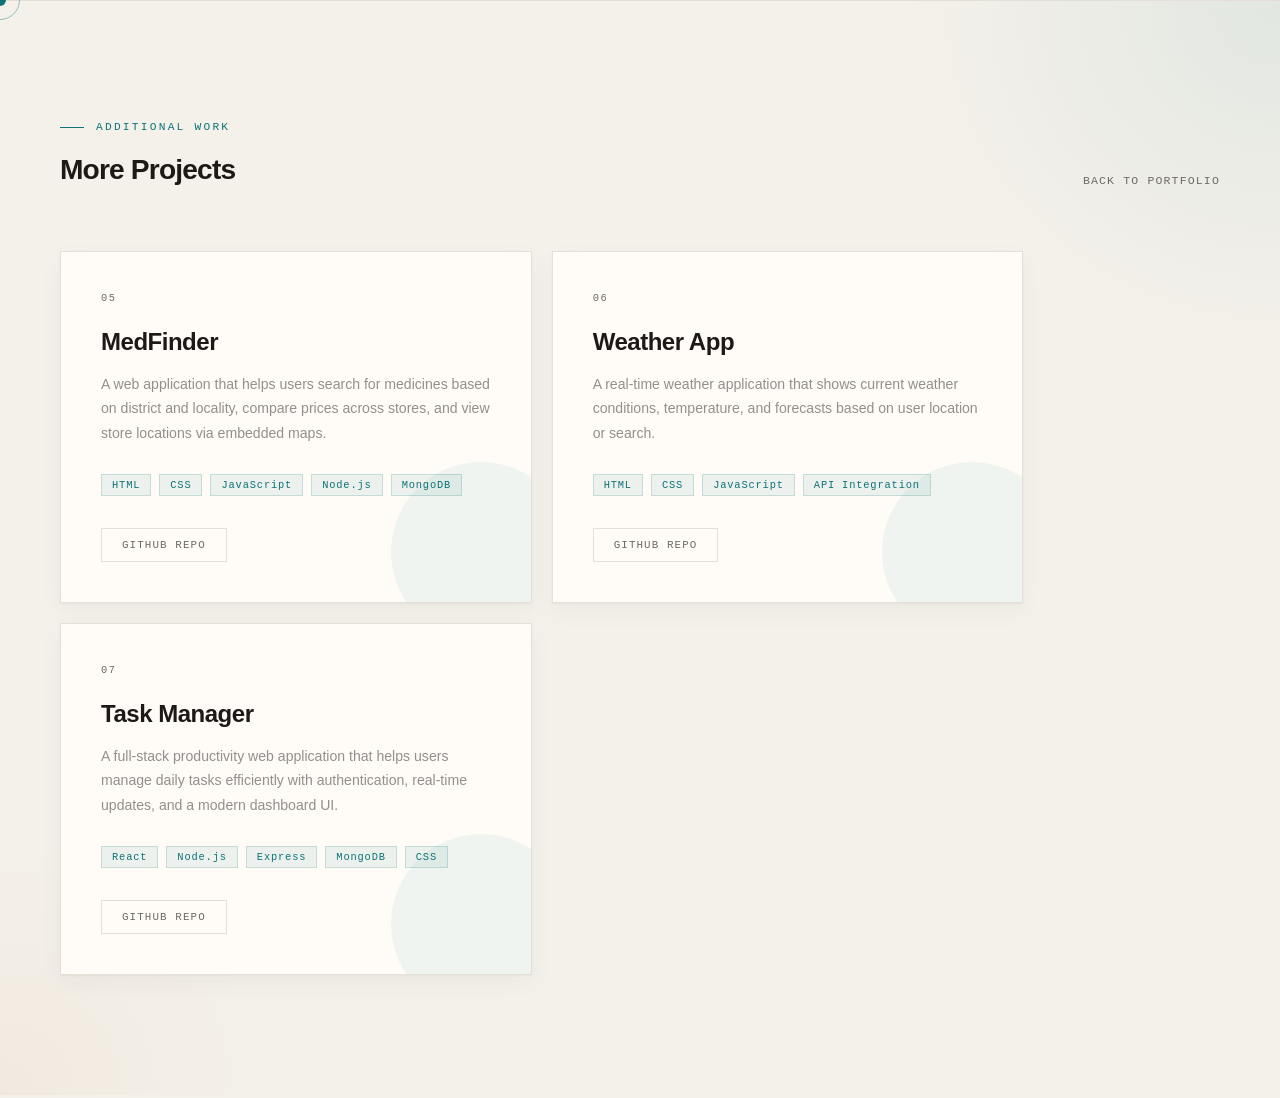
==== projects.html @ 4e774783 "refine portfolio hero, projects" ====
<!DOCTYPE html>
<html lang="en">
<head>
  <meta charset="UTF-8">
  <meta name="viewport" content="width=device-width, initial-scale=1.0">
  <title>Rahul R — More Projects</title>
  <link rel="stylesheet" href="style.css">
</head>
<body>
  <div class="cursor" id="cursor" aria-hidden="true"></div>
  <div class="cursor-ring" id="cursorRing" aria-hidden="true"></div>
  <main id="main">
    <section id="projects" aria-labelledby="projects-heading">
      <div class="projects-header">
        <div>
          <p class="section-tag">Additional Work</p>
          <h2 class="section-title" id="projects-heading">More Projects</h2>
        </div>
        <a href="index.html" class="view-all">Back to Portfolio</a>
      </div>
      <div class="projects-grid">

        <!-- Project 05 -->
        <div class="project-card medium">
          <div class="project-visual"></div>
          <p class="project-num">05</p>
          <h3 class="project-title">MedFinder</h3>
          <p class="project-desc">A web application that helps users search for medicines based on district and locality, compare prices across stores, and view store locations via embedded maps.</p>
          <div class="project-tech">
            <span class="tech-tag">HTML</span><span class="tech-tag">CSS</span><span class="tech-tag">JavaScript</span><span class="tech-tag">Node.js</span><span class="tech-tag">MongoDB</span>
          </div>
          <div class="project-links">
            <a href="https://github.com/RahulR324/medfinder.git" target="_blank" rel="noopener noreferrer" class="project-btn">GitHub Repo</a>
          </div>
        </div>

        <!-- Project 06 -->
        <div class="project-card medium">
          <div class="project-visual"></div>
          <p class="project-num">06</p>
          <h3 class="project-title">Weather App</h3>
          <p class="project-desc">A real-time weather application that shows current weather conditions, temperature, and forecasts based on user location or search.</p>
          <div class="project-tech">
            <span class="tech-tag">HTML</span><span class="tech-tag">CSS</span><span class="tech-tag">JavaScript</span><span class="tech-tag">API Integration</span>
          </div>
          <div class="project-links">
            <a href="https://github.com/RahulR324/weather_app" target="_blank" rel="noopener noreferrer" class="project-btn">GitHub Repo</a>
          </div>
        </div>

        <!-- Project 07 -->
        <div class="project-card medium">
          <div class="project-visual"></div>
          <p class="project-num">07</p>
          <h3 class="project-title">Task Manager</h3>
          <p class="project-desc">A full-stack productivity web application that helps users manage daily tasks efficiently with authentication, real-time updates, and a modern dashboard UI.</p>
          <div class="project-tech">
            <span class="tech-tag">React</span><span class="tech-tag">Node.js</span><span class="tech-tag">Express</span><span class="tech-tag">MongoDB</span><span class="tech-tag">CSS</span>
          </div>
          <div class="project-links">
            <a href="https://github.com/RahulR324/task_manager" target="_blank" rel="noopener noreferrer" class="project-btn">GitHub Repo</a>
          </div>
        </div>

      </div>
    </section>
  </main>
  <script src="main.js"></script>
</body>
</html>
---- style.css ----
@charset "UTF-8";

:root {
  --bg: #f4f1ea;
  --fg: #1c1917;
  --accent: #0d7377;
  --accent2: #c45c26;
  --muted: #6f6b64;
  --card: #fffcf7;
  --border: #e4e0d8;
  --text-soft: rgba(28, 25, 23, 0.62);
  --text-softer: rgba(28, 25, 23, 0.48);
  --accent-soft: rgba(13, 115, 119, 0.08);
  --accent-mid: rgba(13, 115, 119, 0.18);
  --accent-strong: rgba(13, 115, 119, 0.32);
  --accent2-soft: rgba(196, 92, 38, 0.08);
  --shadow: 0 1px 2px rgba(28, 25, 23, 0.04), 0 8px 24px rgba(28, 25, 23, 0.04);
  --shadow-hover: 0 12px 40px rgba(28, 25, 23, 0.08);
}

*,
*::before,
*::after {
  box-sizing: border-box;
  margin: 0;
  padding: 0;
}

html {
  scroll-behavior: smooth;
}

body {
  background: var(--bg);
  color: var(--fg);
  font-family: 'DM Sans', sans-serif;
  font-weight: 400;
  overflow-x: hidden;
  cursor: none;
}

::selection {
  background: var(--accent);
  color: #fff;
}

/* Custom cursor */
.cursor {
  position: fixed;
  width: 12px;
  height: 12px;
  background: var(--accent);
  border-radius: 50%;
  pointer-events: none;
  z-index: 9999;
  transform: translate(-50%, -50%);
  transition: width 0.2s, height 0.2s, background 0.2s;
}

.cursor-ring {
  position: fixed;
  width: 40px;
  height: 40px;
  border: 1px solid var(--accent);
  border-radius: 50%;
  pointer-events: none;
  z-index: 9998;
  transform: translate(-50%, -50%);
  transition: all 0.12s ease;
  opacity: 0.4;
}

body:hover .cursor {
  opacity: 1;
}

a:hover~.cursor,
button:hover~.cursor {
  width: 20px;
  height: 20px;
}

/* Nav */
nav {
  position: fixed;
  top: 0;
  left: 0;
  right: 0;
  z-index: 100;
  padding: 28px 60px;
  display: flex;
  justify-content: space-between;
  align-items: center;
  background: linear-gradient(to bottom, rgba(244, 241, 234, 0.94) 0%, transparent 100%);
  backdrop-filter: blur(8px);
}

.nav-logo {
  font-family: 'Syne', sans-serif;
  font-weight: 800;
  font-size: 1.1rem;
  letter-spacing: -0.02em;
  color: var(--fg);
  text-decoration: none;
}

.nav-logo span {
  color: var(--accent);
}

.nav-links {
  display: flex;
  gap: 48px;
  list-style: none;
}

.nav-links a {
  font-family: 'DM Mono', monospace;
  font-size: 0.75rem;
  letter-spacing: 0.12em;
  text-transform: uppercase;
  color: var(--muted);
  text-decoration: none;
  transition: color 0.2s;
}

.nav-links a:hover {
  color: var(--accent);
}

.nav-cta {
  font-family: 'DM Mono', monospace;
  font-size: 0.75rem;
  letter-spacing: 0.1em;
  text-transform: uppercase;
  color: #fff;
  background: var(--accent);
  border: none;
  padding: 10px 24px;
  cursor: none;
  transition: background 0.2s, transform 0.2s;
}

.nav-cta:hover {
  background: var(--accent2);
  transform: translateY(-1px);
}

/* Hero */
#hero {
  min-height: 100vh;
  display: flex;
  flex-direction: column;
  justify-content: center;
  padding: 70px 60px 60px;
  position: relative;
  overflow: hidden;
}

.hero-noise {
  position: absolute;
  inset: 0;
  background-image: url("data:image/svg+xml,%3Csvg viewBox='0 0 256 256' xmlns='http://www.w3.org/2000/svg'%3E%3Cfilter id='noise'%3E%3CfeTurbulence type='fractalNoise' baseFrequency='0.9' numOctaves='4' stitchTiles='stitch'/%3E%3C/filter%3E%3Crect width='100%25' height='100%25' filter='url(%23noise)' opacity='0.04'/%3E%3C/svg%3E");
  pointer-events: none;
  opacity: 0.35;
}

.hero-grid {
  position: absolute;
  inset: 0;
  background-image:
    linear-gradient(rgba(13, 115, 119, 0.06) 1px, transparent 1px),
    linear-gradient(90deg, rgba(13, 115, 119, 0.06) 1px, transparent 1px);
  background-size: 80px 80px;
  pointer-events: none;
}

.hero-blob {
  position: absolute;
  top: -200px;
  right: -200px;
  width: 700px;
  height: 700px;
  background: radial-gradient(circle, rgba(13, 115, 119, 0.12) 0%, transparent 70%);
  pointer-events: none;
  animation: blobFloat 8s ease-in-out infinite;
}

@keyframes blobFloat {

  0%,
  100% {
    transform: translate(0, 0) scale(1);
  }

  50% {
    transform: translate(-30px, 30px) scale(1.05);
  }
}

.hero-tag {
  font-family: 'DM Mono', monospace;
  font-size: 0.72rem;
  letter-spacing: 0.2em;
  text-transform: uppercase;
  color: var(--accent);
  margin-bottom: 28px;
  display: flex;
  align-items: center;
  gap: 12px;
  opacity: 0;
  animation: fadeUp 0.8s 0.2s forwards;
}

.hero-tag::before {
  content: '';
  display: block;
  width: 40px;
  height: 1px;
  background: var(--accent);
}

.hero-title {
  font-family: 'Syne', sans-serif;
  font-weight: 800;
  font-size: clamp(2.3rem, 5.2vw, 4.8rem);
  line-height: 1.08;
  letter-spacing: -0.03em;
  margin-bottom: 32px;
  max-width: 980px;
  opacity: 0;
  animation: fadeUp 0.8s 0.4s forwards;
}

.hero-title .line2 {
  color: transparent;
  -webkit-text-stroke: 1.5px rgba(28, 25, 23, 0.22);
  display: inline;
}

.hero-title .accent-word {
  color: var(--accent);
  -webkit-text-stroke: 0;
}

.hero-role {
  font-family: 'DM Mono', monospace;
  font-size: 0.85rem;
  letter-spacing: 0.18em;
  text-transform: uppercase;
  color: var(--accent);
  margin-bottom: 24px;
  opacity: 0;
  animation: fadeUp 0.8s 0.55s forwards;
}

.hero-editor {
  position: absolute;
  right: 6vw;
  top: 30%;
  transform: none;
  width: min(560px, 44vw);
  background: linear-gradient(145deg, #1e1e2e, #181825);
  border: 1px solid rgba(255, 255, 255, 0.08);
  border-radius: 14px;
  box-shadow: 0 24px 70px rgba(0, 0, 0, 0.22), 0 0 40px rgba(137, 180, 250, 0.08);
  overflow: hidden;
  opacity: 0;
  animation: fadeUp 0.8s 0.7s forwards;
  font-family: 'DM Mono', monospace;
}

.editor-bar {
  display: flex;
  align-items: center;
  gap: 8px;
  padding: 12px 16px;
  background: #292524;
}

.dot {
  width: 12px;
  height: 12px;
  border-radius: 50%;
}

.dot.red {
  background: #ef4444;
}

.dot.yellow {
  background: #f59e0b;
}

.dot.green {
  background: #22c55e;
}

.editor-title {
  margin-left: 8px;
  font-family: 'DM Mono', monospace;
  font-size: 0.75rem;
  color: #a8a29e;
}

.editor-body {
  padding: 16px;
  font-family: 'DM Mono', monospace;
  font-size: 0.85rem;
  line-height: 1.6;
  color: #e7e5e4;
  min-height: 260px;
  white-space: pre-wrap;
}

.editor-cursor {
  animation: blink 1s step-end infinite;
  color: var(--accent);
}

@keyframes blink {
  50% {
    opacity: 0;
  }
}

@media (max-width: 900px) {
  .hero-role {
    font-size: 0.85rem;
    text-align: left;
    display: block;
    margin: 0 auto 24px;
    letter-spacing: 0.2em;
  }
}

@media (max-width: 900px) {
  .hero-editor {
    display: none;
  }
}

.hero-desc {
  max-width: 620px;
  font-size: 1.05rem;
  line-height: 1.8;
  color: var(--text-soft);
  margin-bottom: 48px;
  opacity: 0;
  animation: fadeUp 0.8s 0.6s forwards;
}

.hero-desc strong {
  color: var(--fg);
  font-weight: 500;
}

.hero-actions {
  display: flex;
  gap: 20px;
  align-items: center;
  opacity: 0;
  animation: fadeUp 0.8s 0.8s forwards;
}

.btn-primary {
  font-family: 'DM Mono', monospace;
  font-size: 0.78rem;
  letter-spacing: 0.1em;
  text-transform: uppercase;
  color: #fff;
  background: var(--accent);
  text-decoration: none;
  padding: 16px 36px;
  display: inline-block;
  transition: all 0.2s;
  position: relative;
  overflow: hidden;
}

.btn-primary::after {
  content: '';
  position: absolute;
  inset: 0;
  background: var(--accent2);
  transform: translateX(-101%);
  transition: transform 0.3s ease;
}

.btn-primary:hover::after {
  transform: translateX(0);
}

.btn-primary span {
  position: relative;
  z-index: 1;
}

.btn-ghost {
  font-family: 'DM Mono', monospace;
  font-size: 0.78rem;
  letter-spacing: 0.1em;
  text-transform: uppercase;
  color: var(--muted);
  text-decoration: none;
  padding: 16px 0;
  display: flex;
  align-items: center;
  gap: 10px;
  transition: color 0.2s;
}

.btn-ghost:hover {
  color: var(--fg);
}

.btn-ghost svg {
  transition: transform 0.2s;
}

.btn-ghost:hover svg {
  transform: translateX(4px);
}

.hero-scroll {
  position: absolute;
  bottom: 40px;
  left: 60px;
  font-family: 'DM Mono', monospace;
  font-size: 0.65rem;
  letter-spacing: 0.2em;
  text-transform: uppercase;
  color: var(--muted);
  display: flex;
  align-items: center;
  gap: 16px;
  opacity: 0;
  animation: fadeUp 0.8s 1.2s forwards;
}

.hero-scroll::after {
  content: '';
  display: block;
  width: 1px;
  height: 48px;
  background: var(--muted);
  animation: scrollLine 2s ease-in-out infinite;
}

@keyframes scrollLine {
  0% {
    transform: scaleY(0);
    transform-origin: top;
  }

  50% {
    transform: scaleY(1);
    transform-origin: top;
  }

  51% {
    transform: scaleY(1);
    transform-origin: bottom;
  }

  100% {
    transform: scaleY(0);
    transform-origin: bottom;
  }
}

.hero-stats {
  position: absolute;
  bottom: 40px;
  right: 60px;
  display: flex;
  gap: 48px;
  opacity: 0;
  animation: fadeUp 0.8s 1s forwards;
}

.stat {
  text-align: right;
}

.stat-num {
  font-family: 'Syne', sans-serif;
  font-weight: 800;
  font-size: 1.8rem;
  color: var(--fg);
  line-height: 1;
}

.stat-num span {
  color: var(--accent);
}

.stat-label {
  font-family: 'DM Mono', monospace;
  font-size: 0.62rem;
  letter-spacing: 0.15em;
  text-transform: uppercase;
  color: var(--muted);
  margin-top: 4px;
}

@keyframes fadeUp {
  from {
    opacity: 0;
    transform: translateY(24px);
  }

  to {
    opacity: 1;
    transform: translateY(0);
  }
}

/* Section base */
section {
  padding: 120px 60px;
}

.section-tag {
  font-family: 'DM Mono', monospace;
  font-size: 0.7rem;
  letter-spacing: 0.2em;
  text-transform: uppercase;
  color: var(--accent);
  display: flex;
  align-items: center;
  gap: 12px;
  margin-bottom: 20px;
}

.section-tag::before {
  content: '';
  display: block;
  width: 24px;
  height: 1px;
  background: var(--accent);
}

.section-title {
  font-family: 'Syne', sans-serif;
  font-weight: 800;
  font-size: clamp(1.35rem, 2.2vw, 2rem);
  letter-spacing: -0.03em;
  line-height: 1.2;
  margin-bottom: 36px;
  white-space: nowrap;
}

@media (max-width: 480px) {
  .section-title {
    white-space: normal;
  }
}

/* About */
#about {
  border-top: 1px solid var(--border);
  display: grid;
  grid-template-columns: 1fr 1fr;
  gap: 80px;
  align-items: start;
}


.about-right {
  padding-top: 80px;
}

.about-bio {
  font-size: 1.05rem;
  line-height: 1.85;
  color: var(--text-soft);
  margin-bottom: 40px;
}

.about-bio strong {
  color: var(--fg);
  font-weight: 500;
}

.about-stack {
  margin-top: 48px;
}

.stack-label {
  font-family: 'DM Mono', monospace;
  font-size: 0.68rem;
  letter-spacing: 0.2em;
  text-transform: uppercase;
  color: var(--muted);
  margin-bottom: 16px;
}

.stack-pills {
  display: flex;
  flex-wrap: wrap;
  gap: 8px;
}

.pill {
  font-family: 'DM Mono', monospace;
  font-size: 0.72rem;
  letter-spacing: 0.05em;
  padding: 6px 14px;
  border: 1px solid var(--border);
  color: var(--text-soft);
  background: var(--card);
  transition: all 0.2s;
}

.pill:hover {
  border-color: var(--accent);
  color: var(--accent);
  background: var(--accent-soft);
}

/* Evidence-based Skills Matrix */
.skills-matrix {
  display: flex;
  flex-direction: column;
  gap: 16px;
}

.skill-group {
  background: var(--card);
  border: 1px solid var(--border);
  padding: 18px 22px;
  position: relative;
  transition: all 0.25s ease;
}

.skill-group::before {
  content: '';
  position: absolute;
  top: 0;
  left: 0;
  bottom: 0;
  width: 3px;
  background: var(--border);
  transition: background 0.25s ease, width 0.25s ease;
}

.skill-group:hover {
  border-color: var(--accent-mid);
  transform: translateX(4px);
  box-shadow: var(--shadow);
}

.skill-group:hover::before {
  background: var(--accent);
  width: 4px;
}

.skill-group.deepening {
  border-style: dashed;
  background: rgba(13, 115, 119, 0.03);
}

.skill-group.deepening::before {
  background: var(--accent2);
}

.skill-group-header {
  display: flex;
  justify-content: space-between;
  align-items: center;
  margin-bottom: 8px;
}

.skill-group-label {
  font-family: 'DM Mono', monospace;
  font-size: 0.78rem;
  letter-spacing: 0.12em;
  text-transform: uppercase;
  color: var(--fg);
  font-weight: 500;
}

.skill-group-tag {
  font-family: 'DM Mono', monospace;
  font-size: 0.65rem;
  letter-spacing: 0.08em;
  text-transform: uppercase;
  color: var(--accent);
  background: var(--accent-soft);
  padding: 3px 8px;
  border-radius: 2px;
}

.skill-group-tag.accent {
  color: var(--accent2);
  background: var(--accent2-soft);
}

.skill-group-items {
  font-size: 0.92rem;
  line-height: 1.65;
  color: var(--text-soft);
  font-family: 'DM Sans', sans-serif;
}

/* Projects */
#projects {
  border-top: 1px solid var(--border);
  padding: 120px 60px;
  position: relative;
  overflow: hidden;
}

/* ── Ambient glow ── */
#projects::before {
  content: '';
  position: absolute;
  inset: 0;
  background:
    radial-gradient(ellipse 45% 50% at 100% 0%, rgba(13, 115, 119, 0.08) 0%, transparent 65%),
    radial-gradient(ellipse 35% 40% at 0% 100%, rgba(196, 92, 38, 0.05) 0%, transparent 60%);
  pointer-events: none;
  z-index: 0;
}

#projects>* {
  position: relative;
  z-index: 1;
}

/* ── Header row ── */
.projects-header {
  display: flex;
  justify-content: space-between;
  align-items: flex-end;
  margin-bottom: 64px;
}

.projects-header .section-title {
  margin-bottom: 0;
}

.view-all {
  font-family: 'DM Mono', monospace;
  font-size: 0.72rem;
  letter-spacing: 0.1em;
  text-transform: uppercase;
  color: var(--muted);
  text-decoration: none;
  display: flex;
  align-items: center;
  gap: 8px;
  transition: color 0.2s;
}

.view-all:hover {
  color: var(--accent);
}

.view-all svg {
  transition: transform 0.2s ease;
}

.view-all:hover svg {
  transform: translateX(4px);
}

/* ── Grid ── */
.projects-grid {
  display: grid;
  grid-template-columns: repeat(12, 1fr);
  gap: 20px;
}

/* ── Card base ── */
.project-card {
  background: var(--card);
  border: 1px solid var(--border);
  padding: 40px;
  position: relative;
  overflow: hidden;
  transition: border-color 0.3s ease, transform 0.3s ease, box-shadow 0.3s ease;
  cursor: none;
  box-shadow: var(--shadow);
}

.project-card:hover {
  border-color: var(--accent);
  transform: translateY(-4px);
  box-shadow: var(--shadow-hover);
}

/* Accent top bar — same mechanic across all sections */
.project-card::before {
  content: '';
  position: absolute;
  top: 0;
  left: 0;
  right: 0;
  height: 2px;
  background: var(--accent);
  transform: scaleX(0);
  transform-origin: left;
  transition: transform 0.4s cubic-bezier(0.16, 1, 0.3, 1);
  z-index: 2;
}

.project-card:hover::before {
  transform: scaleX(1);
}

/* ── Column spans ── */
.project-card.large {
  grid-column: span 7;
}

.project-card.medium {
  grid-column: span 5;
}

.project-card.small {
  grid-column: span 4;
}

/* ── Decorative orb ── */
.project-visual {
  position: absolute;
  bottom: -40px;
  right: -40px;
  width: 180px;
  height: 180px;
  border-radius: 50%;
  background: var(--accent);
  opacity: 0.06;
  pointer-events: none;
  transition: opacity 0.3s ease, transform 0.3s ease;
}

.project-card:hover .project-visual {
  opacity: 0.12;
  transform: scale(1.1);
}

.project-screenshot {
  margin: -32px -32px 24px;
  overflow: hidden;
  border-radius: 12px 12px 0 0;
}

.project-screenshot img {
  width: 100%;
  height: 200px;
  object-fit: cover;
  display: block;
}

/* ── Project number ── */
.project-num {
  font-family: 'DM Mono', monospace;
  font-size: 0.65rem;
  letter-spacing: 0.15em;
  color: var(--muted);
  margin-bottom: 24px;
}

/* ── Project title ── */
.project-title {
  font-family: 'Syne', sans-serif;
  font-weight: 700;
  font-size: 1.5rem;
  letter-spacing: -0.02em;
  color: var(--fg);
  margin-bottom: 16px;
  transition: color 0.2s ease;
}

.project-card:hover .project-title {
  color: var(--accent);
}

/* ── Description ── */
.project-desc {
  font-size: 0.88rem;
  line-height: 1.75;
  color: var(--text-softer);
  margin-bottom: 28px;
}

/* ── Key Features block ── */
.project-features {
  margin-bottom: 28px;
}

.project-features-label {
  font-family: 'DM Mono', monospace;
  font-size: 0.63rem;
  letter-spacing: 0.18em;
  text-transform: uppercase;
  color: var(--muted);
  margin-bottom: 12px;
}

.project-features ul {
  list-style: none;
  display: flex;
  flex-direction: column;
  gap: 8px;
}

.project-features ul li {
  font-size: 0.83rem;
  line-height: 1.6;
  color: var(--text-softer);
  padding-left: 16px;
  position: relative;
}

/* Accent bullet */
.project-features ul li::before {
  content: '—';
  position: absolute;
  left: 0;
  font-family: 'DM Mono', monospace;
  font-size: 0.65rem;
  color: var(--accent);
  top: 2px;
}

/* ── Tech tags ── */
.project-tech {
  display: flex;
  flex-wrap: wrap;
  gap: 8px;
  margin-bottom: 32px;
}

.tech-tag {
  font-family: 'DM Mono', monospace;
  font-size: 0.65rem;
  letter-spacing: 0.08em;
  padding: 4px 10px;
  background: var(--accent-soft);
  color: var(--accent);
  border: 1px solid var(--accent-mid);
  transition: background 0.2s ease, border-color 0.2s ease;
}

.project-card:hover .tech-tag {
  background: rgba(13, 115, 119, 0.12);
  border-color: var(--accent-strong);
}

/* ── Links row ── */
.project-links {
  display: flex;
  gap: 10px;
  flex-wrap: wrap;
}

.project-btn {
  font-family: 'DM Mono', monospace;
  font-size: 0.68rem;
  letter-spacing: 0.1em;
  text-transform: uppercase;
  text-decoration: none;
  padding: 10px 20px;
  border: 1px solid var(--border);
  color: var(--muted);
  position: relative;
  overflow: hidden;
  transition: color 0.25s ease, border-color 0.25s ease;
  cursor: none;
}

/* Slide-fill — echoes btn-primary::after */
.project-btn::after {
  content: '';
  position: absolute;
  inset: 0;
  background: var(--accent-soft);
  transform: translateX(-101%);
  transition: transform 0.3s cubic-bezier(0.16, 1, 0.3, 1);
}

.project-btn:hover {
  color: var(--accent);
  border-color: var(--accent-strong);
}

.project-btn:hover::after {
  transform: translateX(0);
}

.project-btn span {
  position: relative;
  z-index: 1;
}

/* ── Responsive ── */
@media (max-width: 1100px) {
  .project-card.large {
    grid-column: span 12;
  }

  .project-card.medium {
    grid-column: span 6;
  }

  .project-card.small {
    grid-column: span 6;
  }
}

@media (max-width: 900px) {
  #projects {
    padding: 80px 24px;
  }

  .projects-grid {
    grid-template-columns: 1fr;
  }

  .project-card.large,
  .project-card.medium,
  .project-card.small {
    grid-column: span 1;
  }

  .project-card {
    padding: 32px 24px;
  }

  .projects-header {
    flex-direction: column;
    align-items: flex-start;
    gap: 20px;
  }
}

/* ── Reduced motion ── */
@media (prefers-reduced-motion: reduce) {

  .project-card,
  .project-card::before,
  .project-visual,
  .project-btn::after,
  .project-title,
  .tech-tag {
    transition: none;
  }
}

#experience {
  border-top: 1px solid var(--border);
  display: grid;
  grid-template-columns: 1fr;
  gap: 40px;
  position: relative;
}

#experience::before {
  content: '';
  position: absolute;
  top: 36px;
  bottom: 36px;
  left: 20px;
  width: 2px;
  background: var(--border);
  z-index: 0;
}

.timeline-track {
  position: absolute;
  top: 0;
  left: 20px;
  width: 2px;
  height: 100%;
  background: var(--border);
  z-index: 0;
}

.timeline-progress {
  position: absolute;
  top: 0;
  left: 0;
  width: 100%;
  height: 0%;
  background: var(--accent);
  transition: height 0.3s ease;
  z-index: 1;
}

.timeline {
  display: flex;
  flex-direction: column;
  gap: 0;
  position: relative;
  z-index: 2;
}

.timeline-item {
  padding: 36px 0;
  border-bottom: 1px solid var(--border);
  display: grid;
  grid-template-columns: 40px 240px 260px 1fr;
  gap: 16px;
  align-items: start;
  position: relative;
}

.timeline-node {
  width: 12px;
  height: 12px;
  border-radius: 50%;
  background: var(--fg);
  border: 2px solid var(--card);
  box-shadow: 0 0 0 2px var(--border);
  grid-column: 1;
  justify-self: center;
  margin-top: 8px;
}

.timeline-item.active .timeline-node {
  background: var(--accent);
  border-color: var(--accent);
}

.timeline-item:first-child {
  padding-top: 0;
}

.timeline-period {
  grid-column: 2;
  font-family: 'DM Mono', monospace;
  font-size: 0.9rem;
  letter-spacing: 0.08em;
  color: var(--fg);
  padding-top: 10px;
}

.timeline-period.current {
  color: var(--accent);
  font-weight: 600;
}

.timeline-role {
  grid-column: 3;
  font-family: 'Syne', sans-serif;
  font-weight: 700;
  font-size: 1.1rem;
  letter-spacing: -0.01em;
  color: var(--fg);
  margin: 0;
  padding-top: 10px;
}

.timeline-item.active .timeline-role {
  color: var(--accent);
}

.timeline-company {
  font-family: 'DM Mono', monospace;
  font-size: 0.72rem;
  color: var(--accent);
  margin-bottom: 16px;
  letter-spacing: 0.05em;
}

.timeline-content {
  grid-column: 4;
}

.timeline-list {
  list-style: none;
  display: flex;
  flex-direction: column;
  gap: 10px;
}

.timeline-list li {
  font-size: 0.88rem;
  line-height: 1.75;
  color: var(--text-softer);
  padding-left: 16px;
  position: relative;
}

.timeline-list li::before {
  content: '—';
  position: absolute;
  left: 0;
  font-family: 'DM Mono', monospace;
  font-size: 0.65rem;
  color: var(--accent);
  top: 4px;
}

/*growing section*/
#learning {
  border-top: 1px solid var(--border);
  padding: 120px 60px;
  position: relative;
  overflow: hidden;
}

/* ── Ambient background glow ── */
#learning::before {
  content: '';
  position: absolute;
  inset: 0;
  background:
    radial-gradient(ellipse 50% 60% at 100% 50%, rgba(13, 115, 119, 0.07) 0%, transparent 65%),
    radial-gradient(ellipse 30% 40% at 0% 0%, rgba(196, 92, 38, 0.05) 0%, transparent 60%);
  pointer-events: none;
  z-index: 0;
}

#learning>* {
  position: relative;
  z-index: 1;
}

/* ── Header block ── */
#learning>.reveal {
  margin-bottom: 64px;
}

/* ── Grid — border-collapse trick ── */
.learning-grid {
  display: grid;
  grid-template-columns: repeat(3, 1fr);
  background: var(--border);
  gap: 1px;
  border: 1px solid var(--border);
}

/* ── Card ── */
.learning-card {
  background: var(--card);
  padding: 40px 36px;
  position: relative;
  overflow: hidden;
  transition: background 0.3s ease;
}

/* Accent top-bar slide-in — mirrors project-card::before */
.learning-card::before {
  content: '';
  position: absolute;
  top: 0;
  left: 0;
  right: 0;
  height: 2px;
  background: var(--accent);
  transform: scaleX(0);
  transform-origin: left;
  transition: transform 0.4s cubic-bezier(0.16, 1, 0.3, 1);
}

.learning-card:hover::before {
  transform: scaleX(1);
}

.learning-card:hover {
  background: #fff;
}

/* ── Number + topic label ── */
.learning-card-icon {
  font-family: 'DM Mono', monospace;
  font-size: 0.68rem;
  letter-spacing: 0.18em;
  text-transform: uppercase;
  color: var(--accent);
  margin-bottom: 20px;
}

/* ── Body text ── */
.learning-card-text {
  font-size: 0.9rem;
  line-height: 1.8;
  color: var(--text-softer);
  transition: color 0.3s ease;
}

.learning-card:hover .learning-card-text {
  color: var(--text-soft);
}

/* ── Responsive ── */
@media (max-width: 1100px) {
  .learning-grid {
    grid-template-columns: repeat(2, 1fr);
  }
}

@media (max-width: 900px) {
  #learning {
    padding: 80px 24px;
  }

  .learning-grid {
    grid-template-columns: 1fr;
  }

  .learning-card {
    padding: 32px 24px;
  }
}

/* ── Reduced motion ── */
@media (prefers-reduced-motion: reduce) {

  .learning-card::before,
  .learning-card-text {
    transition: none;
  }
}

/* Contact */

#contact {
  border-top: 1px solid var(--border);
  padding: 100px 60px 100px;
  position: relative;
  overflow: hidden;
  display: grid;
  grid-template-columns: 1fr 1fr;
  gap: 60px;
  align-items: start;
}

.contact-left {
  grid-column: 1;
  grid-row: 1;
}

nav.socials {
  grid-column: 2;
  grid-row: 1;
}

/* ── Ambient background glow ── */
.contact-bg {
  position: absolute;
  inset: 0;
  pointer-events: none;
  z-index: 0;

  /* Subtle bottom-left accent bloom */
  background:
    radial-gradient(ellipse 60% 55% at -5% 110%, rgba(13, 115, 119, 0.1) 0%, transparent 70%),
    radial-gradient(ellipse 40% 40% at 105% -10%, rgba(196, 92, 38, 0.06) 0%, transparent 60%);
}

/* Dot-grid texture (matches hero grid language) */
.contact-bg::after {
  content: '';
  position: absolute;
  inset: 0;
  background-image:
    radial-gradient(circle, rgba(13, 115, 119, 0.16) 1px, transparent 1px);
  background-size: 32px 32px;
  mask-image: radial-gradient(ellipse 80% 80% at 10% 90%, black 0%, transparent 70%);
  -webkit-mask-image: radial-gradient(ellipse 80% 80% at 10% 90%, black 0%, transparent 70%);
  pointer-events: none;
}

/* ── All children sit above bg layer ── */
#contact>*:not(.contact-bg) {
  position: relative;
  z-index: 1;
}

/* ── Eyebrow tag ── */
.contact-eyebrow {
  font-family: 'DM Mono', monospace;
  font-size: 0.7rem;
  letter-spacing: 0.22em;
  text-transform: uppercase;
  color: var(--accent);
  display: flex;
  align-items: center;
  gap: 12px;
  margin-bottom: 28px;
}

.contact-eyebrow::before {
  content: '';
  display: block;
  width: 24px;
  height: 1px;
  background: var(--accent);
  flex-shrink: 0;
}

/* ── Main heading ── */
.contact-title {
  font-family: 'Syne', sans-serif;
  font-weight: 800;
  font-size: clamp(1.4rem, 2.6vw, 2rem);
  line-height: 1.15;
  letter-spacing: -0.03em;
  color: var(--fg);
  margin-bottom: 28px;
  max-width: 820px;
}

/* ── Sub-copy ── */
.contact-sub {
  max-width: 540px;
  font-size: 1rem;
  line-height: 1.75;
  color: var(--text-soft);
  margin-bottom: 40px;
}

.contact-highlight {
  color: var(--accent);
  font-weight: 600;
}

/* ── Email CTA link ── */
.contact-email {
  font-family: 'Syne', sans-serif;
  font-weight: 700;
  font-size: clamp(1.1rem, 2.4vw, 1.6rem);
  letter-spacing: -0.02em;
  color: var(--fg);
  text-decoration: none;
  display: inline-flex;
  align-items: center;
  gap: 16px;
  margin-bottom: 48px;
  position: relative;
  transition: color 0.25s ease;
}

/* Animated underline */
.contact-email::after {
  content: '';
  position: absolute;
  bottom: -4px;
  left: 0;
  width: 100%;
  height: 1px;
  background: var(--accent);
  transform: scaleX(0);
  transform-origin: left;
  transition: transform 0.4s cubic-bezier(0.16, 1, 0.3, 1);
}

.contact-email:hover {
  color: var(--accent);
}

.contact-email:hover::after {
  transform: scaleX(1);
}

/* Arrow icon appended via pseudo — directional indicator */
.contact-email::before {
  content: '↗';
  font-family: 'DM Sans', sans-serif;
  font-size: 0.85em;
  color: var(--accent);
  opacity: 0;
  transform: translateX(-8px) translateY(4px);
  transition: opacity 0.25s ease, transform 0.25s ease;
  order: 2;
  /* sits after text in flex flow */
}

.contact-email:hover::before {
  opacity: 1;
  transform: translateX(0) translateY(0);
}

/* ── Socials / nav row ── */
.socials {
  display: flex;
  align-items: center;
  gap: 0;
  flex-wrap: wrap;
  list-style: none;
}

.social-link {
  font-family: 'DM Mono', monospace;
  font-size: 0.72rem;
  letter-spacing: 0.12em;
  text-transform: uppercase;
  color: var(--muted);
  text-decoration: none;
  display: flex;
  align-items: center;
  gap: 9px;
  padding: 12px 24px;
  border: 1px solid var(--border);
  background: var(--card);
  position: relative;
  overflow: hidden;
  transition: color 0.25s ease, border-color 0.25s ease;
  cursor: none;
}

/* Stitch border cards together */
.social-link+.social-link {
  margin-left: -1px;
}

/* Slide-fill hover — echoes .btn-primary::after mechanic */
.social-link::before {
  content: '';
  position: absolute;
  inset: 0;
  background: var(--accent-soft);
  transform: translateY(101%);
  transition: transform 0.3s cubic-bezier(0.16, 1, 0.3, 1);
}

.social-link:hover::before {
  transform: translateY(0);
}

.social-link:hover {
  color: var(--accent);
  border-color: var(--accent-strong);
  z-index: 1;
  /* keep on top of stitched neighbours */
}

.social-link svg {
  flex-shrink: 0;
  transition: transform 0.25s ease;
}

.social-link:hover svg {
  transform: translateY(-2px);
}

/* ── Availability badge — decorative top-right corner piece ── */
#contact::before {
  content: '● Available for work';
  position: absolute;
  top: 60px;
  right: 60px;
  font-family: 'DM Mono', monospace;
  font-size: 0.65rem;
  letter-spacing: 0.18em;
  text-transform: uppercase;
  color: var(--accent);
  display: flex;
  align-items: center;
  gap: 8px;
  z-index: 1;
  animation: pulse-badge 3s ease-in-out infinite;
}

@keyframes pulse-badge {

  0%,
  100% {
    opacity: 1;
  }

  50% {
    opacity: 0.45;
  }
}

/* ── Responsive ── */
@media (max-width: 900px) {
  #contact {
    padding: 80px 24px 80px;
    grid-template-columns: 1fr;
    gap: 30px;
  }

  .contact-left,
  nav.socials {
    grid-column: 1;
    grid-row: auto;
  }

  #contact::before {
    top: 28px;
    right: 24px;
  }

  .contact-title {
    font-size: clamp(1.8rem, 6.2vw, 2.5rem);
    line-height: 1.2;
  }

  .contact-email {
    font-size: clamp(1rem, 5vw, 1.4rem);
    word-break: break-all;
  }

  .socials {
    gap: 0;
    width: 100%;
  }

  .social-link {
    flex: 1 1 auto;
    justify-content: center;
    padding: 12px 16px;
  }
}

/* ── Reduced motion ── */
@media (prefers-reduced-motion: reduce) {

  .contact-email::after,
  .contact-email::before,
  .social-link::before,
  .contact-title .ghost {
    transition: none;
  }

  #contact::before {
    animation: none;
  }
}


/* Footer */
footer {
  padding: 40px 60px;
  border-top: 1px solid var(--border);
  display: flex;
  justify-content: space-between;
  align-items: center;
}

.footer-copy {
  font-family: 'DM Mono', monospace;
  font-size: 0.68rem;
  letter-spacing: 0.1em;
  color: var(--muted);
}

.footer-copy span {
  color: var(--accent);
}

.footer-back {
  font-family: 'DM Mono', monospace;
  font-size: 0.68rem;
  letter-spacing: 0.1em;
  text-transform: uppercase;
  color: var(--muted);
  text-decoration: none;
  transition: color 0.2s;
}

.footer-back:hover {
  color: var(--accent);
}

/* Marquee ticker */
.ticker {
  border-top: 1px solid var(--border);
  border-bottom: 1px solid var(--border);
  padding: 20px 0;
  overflow: hidden;
  position: relative;
  background: var(--card);
}

.ticker-track {
  display: flex;
  gap: 0;
  white-space: nowrap;
  animation: ticker 20s linear infinite;
}

.ticker-item {
  font-family: 'Syne', sans-serif;
  font-weight: 800;
  font-size: 0.85rem;
  letter-spacing: 0.05em;
  text-transform: uppercase;
  color: var(--muted);
  padding: 0 40px;
  display: flex;
  align-items: center;
  gap: 40px;
}

.ticker-item::after {
  content: '✦';
  color: var(--accent);
  font-size: 0.5em;
}

@keyframes ticker {
  from {
    transform: translateX(0);
  }

  to {
    transform: translateX(-50%);
  }
}

/* Reveal animation */
.reveal {
  opacity: 0;
  transform: translateY(32px);
  transition: opacity 0.7s ease, transform 0.7s ease;
}

.reveal.visible {
  opacity: 1;
  transform: translateY(0);
}

.reveal-delay-1 {
  transition-delay: 0.1s;
}

.reveal-delay-2 {
  transition-delay: 0.2s;
}

.reveal-delay-3 {
  transition-delay: 0.3s;
}

/* Mobile */
@media (max-width: 900px) {
  nav {
    padding: 20px 24px;
  }

  .nav-links {
    display: none;
  }

  section {
    padding: 80px 24px;
  }

  #hero {
    padding: 100px 24px 80px;
  }

  .hero-stats {
    display: none;
  }

  .hero-scroll {
    left: 24px;
  }

  #about {
    grid-template-columns: 1fr;
    gap: 40px;
  }

  .about-right {
    padding-top: 0;
  }

  .projects-grid {
    grid-template-columns: 1fr;
  }

  .project-card.large,
  .project-card.medium,
  .project-card.small {
    grid-column: span 1;
  }

  #experience {
    grid-template-columns: 1fr;
    gap: 32px;
  }

  #experience::before,
  .timeline-track,
  .timeline-progress {
    display: none;
  }

  .timeline-item {
    grid-template-columns: 1fr;
    gap: 8px;
    padding: 28px 0;
  }

  .timeline-item:first-child {
    padding-top: 0;
  }

  .timeline-node,
  .timeline-period,
  .timeline-role,
  .timeline-content {
    grid-column: 1;
  }

  .timeline-node {
    margin-top: 4px;
  }

  footer {
    flex-direction: column;
    gap: 12px;
    text-align: center;
  }
}

/* Accessibility */
@media (prefers-reduced-motion: reduce) {

  *,
  *::before,
  *::after {
    animation-duration: 0.001ms !important;
    transition-duration: 0.001ms !important;
  }
}

:focus-visible {
  outline: 2px solid var(--accent);
  outline-offset: 4px;
}

/* Skip link */
.skip-link {
  position: absolute;
  top: -50px;
  left: 16px;
  background: var(--accent);
  color: #fff;
  font-family: 'DM Mono', monospace;
  font-size: 0.8rem;
  padding: 8px 16px;
  z-index: 999;
  text-decoration: none;
  transition: top 0.2s;
}

.skip-link:focus {
  top: 16px;
}

/* Typewriter */
.typewriter::after {
  content: '|';
  color: var(--accent);
  animation: blink 1s step-end infinite;
}

@keyframes blink {
  50% {
    opacity: 0;
  }
}
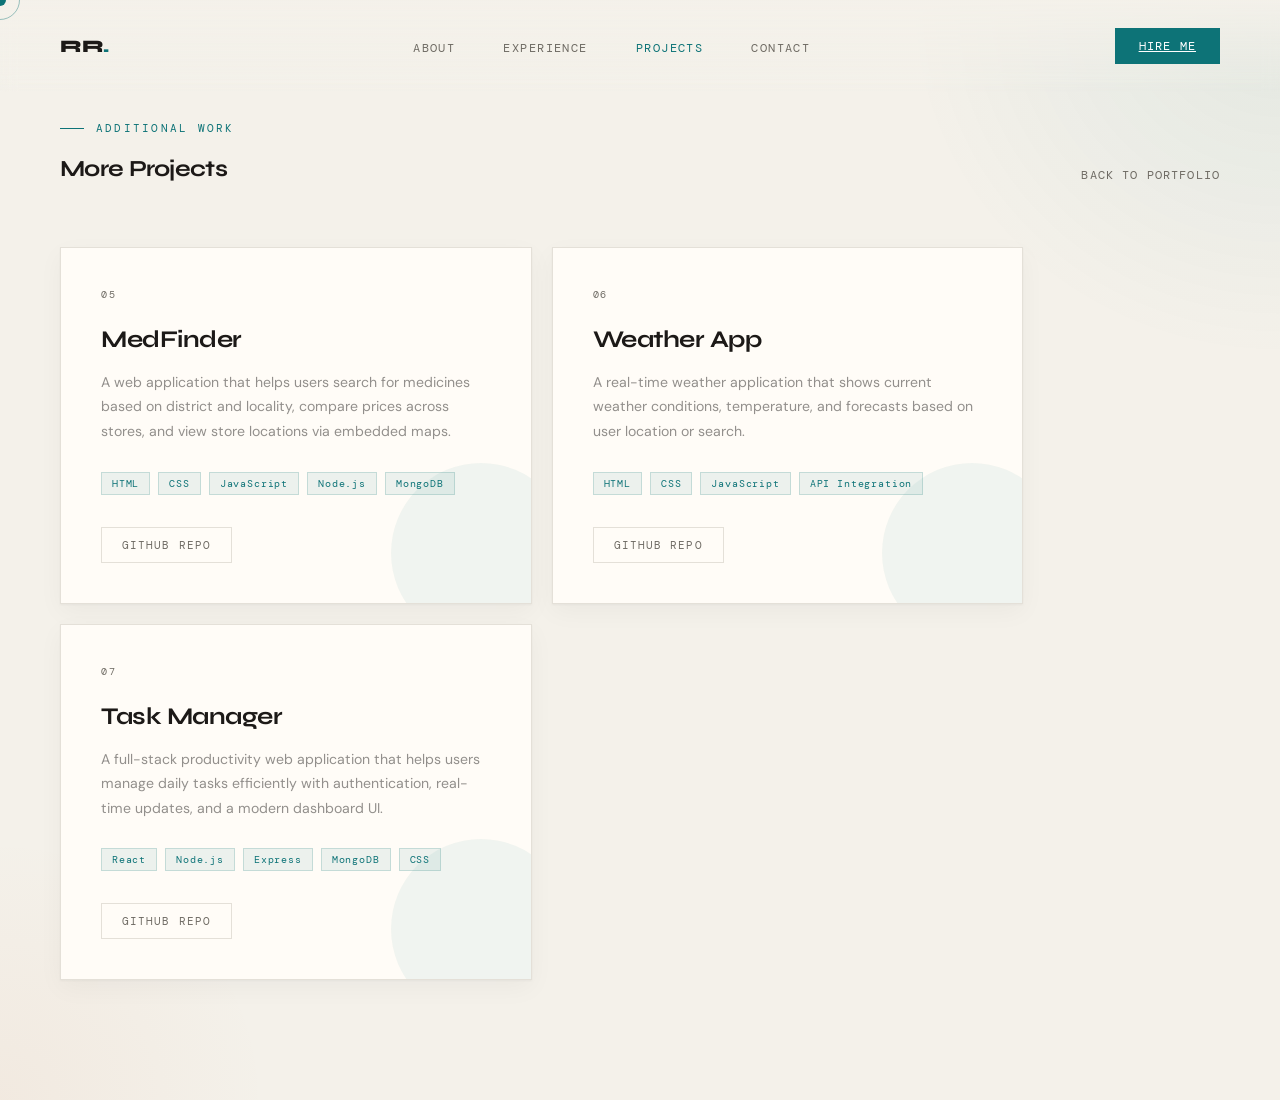
==== commit b0b60ded: "add shared nav to projects page and polish hero/contact sections" ====
--- a/projects.html
+++ b/projects.html
@@ -5,10 +5,28 @@
   <meta name="viewport" content="width=device-width, initial-scale=1.0">
   <title>Rahul R — More Projects</title>
   <link rel="stylesheet" href="style.css">
+  <link rel="preconnect" href="https://fonts.googleapis.com">
+  <link
+    href="https://fonts.googleapis.com/css2?family=Syne:wght@400;700;800&family=DM+Mono:ital,wght@0,300;0,400;1,300&family=DM+Sans:ital,wght@0,300;0,400;1,300&display=swap"
+    rel="stylesheet">
 </head>
 <body>
+
+  <a class="skip-link" href="#main">Skip to main content</a>
   <div class="cursor" id="cursor" aria-hidden="true"></div>
   <div class="cursor-ring" id="cursorRing" aria-hidden="true"></div>
+
+  <nav role="navigation" aria-label="Primary navigation">
+    <a href="index.html#hero" class="nav-logo">RR<span>.</span></a>
+    <ul class="nav-links" role="list">
+      <li><a href="index.html#about">About</a></li>
+      <li><a href="index.html#experience">Experience</a></li>
+      <li><a href="index.html#projects" aria-current="page">Projects</a></li>
+      <li><a href="index.html#contact">Contact</a></li>
+    </ul>
+    <a href="index.html#contact" class="nav-cta" role="button">Hire Me</a>
+  </nav>
+
   <main id="main">
     <section id="projects" aria-labelledby="projects-heading">
       <div class="projects-header">
--- a/style.css
+++ b/style.css
@@ -14,6 +14,7 @@
   --accent-mid: rgba(13, 115, 119, 0.18);
   --accent-strong: rgba(13, 115, 119, 0.32);
   --accent2-soft: rgba(196, 92, 38, 0.08);
+  --green: #22c55e;
   --shadow: 0 1px 2px rgba(28, 25, 23, 0.04), 0 8px 24px rgba(28, 25, 23, 0.04);
   --shadow-hover: 0 12px 40px rgba(28, 25, 23, 0.08);
 }
@@ -226,21 +227,52 @@
   font-size: clamp(2.3rem, 5.2vw, 4.8rem);
   line-height: 1.08;
   letter-spacing: -0.03em;
-  margin-bottom: 32px;
+  margin-bottom: 12px;
   max-width: 980px;
+  white-space: nowrap;
   opacity: 0;
   animation: fadeUp 0.8s 0.4s forwards;
 }
 
-.hero-title .line2 {
-  color: transparent;
-  -webkit-text-stroke: 1.5px rgba(28, 25, 23, 0.22);
-  display: inline;
-}
-
-.hero-title .accent-word {
-  color: var(--accent);
-  -webkit-text-stroke: 0;
+.hero-mark {
+  white-space: nowrap;
+}
+
+/* status dot before the R */
+.hero-mark-dot {
+  display: inline-block;
+  width: 0.18em;
+  height: 0.18em;
+  margin-right: 0.14em;
+  border-radius: 50%;
+  background: var(--accent);
+  vertical-align: middle;
+}
+
+/* the hollow R */
+.hero-mark-letter {
+  color: var(--text-soft);
+  -webkit-text-stroke: 0.028em var(--text-soft);
+}
+
+@supports (-webkit-text-stroke: 1px black) {
+  .hero-mark-letter {
+    -webkit-text-fill-color: transparent;
+    /* knock out the fill */
+    color: var(--text-soft);
+    /* keep for currentColor / fallback */
+  }
+}
+
+.hero-subline {
+  font-family: 'DM Mono', monospace;
+  font-size: 0.85rem;
+  letter-spacing: 0.15em;
+  text-transform: uppercase;
+  color: var(--accent);
+  margin-bottom: 24px;
+  opacity: 0;
+  animation: fadeUp 0.8s 0.5s forwards;
 }
 
 .hero-role {
@@ -293,7 +325,7 @@
 }
 
 .dot.green {
-  background: #22c55e;
+  background: var(--green);
 }
 
 .editor-title {
@@ -335,9 +367,25 @@
 }
 
 @media (max-width: 900px) {
+  .hero-subline {
+    font-size: 0.8rem;
+    letter-spacing: 0.18em;
+    margin-bottom: 16px;
+  }
+}
+
+@media (max-width: 900px) {
   .hero-editor {
     display: none;
   }
+}
+
+.about-summary {
+  font-style: italic;
+  color: var(--text-soft);
+  border-left: 3px solid var(--accent);
+  padding-left: 16px;
+  margin-bottom: 24px;
 }
 
 .hero-desc {
@@ -543,8 +591,8 @@
 
 .section-title {
   font-family: 'Syne', sans-serif;
-  font-weight: 800;
-  font-size: clamp(1.35rem, 2.2vw, 2rem);
+  font-weight: 700;
+  font-size: clamp(1.15rem, 1.8vw, 1.65rem);
   letter-spacing: -0.03em;
   line-height: 1.2;
   margin-bottom: 36px;
@@ -1327,7 +1375,8 @@
   overflow: hidden;
   display: grid;
   grid-template-columns: 1fr 1fr;
-  gap: 60px;
+  gap: 30px;
+  row-gap: 24px;
   align-items: start;
 }
 
@@ -1398,12 +1447,12 @@
 /* ── Main heading ── */
 .contact-title {
   font-family: 'Syne', sans-serif;
-  font-weight: 800;
-  font-size: clamp(1.4rem, 2.6vw, 2rem);
+  font-weight: 700;
+  font-size: clamp(1.2rem, 2.4vw, 1.9rem);
   line-height: 1.15;
   letter-spacing: -0.03em;
   color: var(--fg);
-  margin-bottom: 28px;
+  margin-bottom: 15px;
   max-width: 820px;
 }
 
@@ -1647,6 +1696,14 @@
   color: var(--accent);
 }
 
+.last-updated {
+  margin-left: 16px;
+  font-family: 'DM Mono', monospace;
+  font-size: 0.68rem;
+  letter-spacing: 0.1em;
+  color: var(--text-softer);
+}
+
 .footer-back {
   font-family: 'DM Mono', monospace;
   font-size: 0.68rem;
@@ -1707,6 +1764,13 @@
   }
 }
 
+/* Reduced motion - stop ticker animation */
+@media (prefers-reduced-motion: reduce) {
+  .ticker-track {
+    animation: none;
+  }
+}
+
 /* Reveal animation */
 .reveal {
   opacity: 0;
@@ -1797,15 +1861,14 @@
     padding-top: 0;
   }
 
-  .timeline-node,
+  .timeline-node {
+    display: none;
+  }
+
   .timeline-period,
   .timeline-role,
   .timeline-content {
     grid-column: 1;
-  }
-
-  .timeline-node {
-    margin-top: 4px;
   }
 
   footer {
